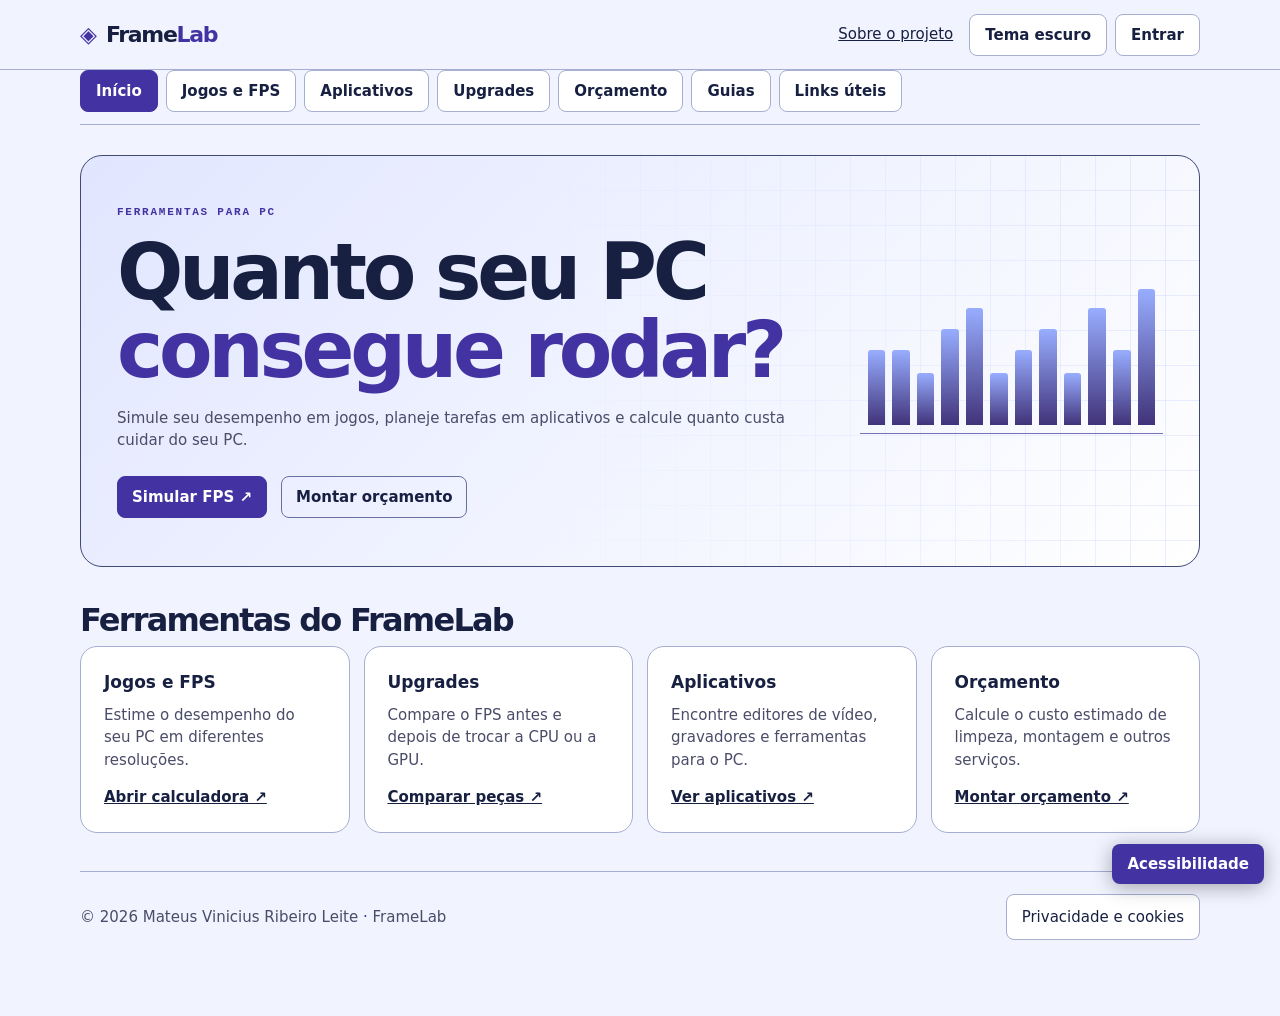
==== app.html @ b707c45a "Adiciona FrameLab, documentação e 13 versões anteriores" ====
<!doctype html>
<html lang="pt-BR">
<head>
<meta charset="utf-8">
<meta name="viewport" content="width=device-width,initial-scale=1">
<meta name="description" content="Estime o FPS do seu PC e compare preços de serviços em Brasília.">
<title>FrameLab — FPS e orçamento para PC</title>
<link rel="stylesheet" href="style.css">
<script src="app.js" defer></script>
<script src="interface.js" defer></script>
<script src="guides.js" defer></script>
</head>
<body>
<header><div class="shell top"><a class="logo" href="#inicio"><span class="mark" aria-hidden="true">◈</span> Frame<span>Lab</span></a><div class="preferences"><a class="about-link" href="index.html">Sobre o projeto</a><button type="button" id="theme-toggle">Tema claro</button><button id="login-open" type="button" aria-haspopup="dialog">Entrar</button><button id="login-out" type="button" hidden>Sair</button></div></div></header>
<main class="shell" id="conteudo">
<div class="tool-tabs" role="tablist" aria-label="Ferramentas do FrameLab">
<button id="tab-inicio" role="tab" aria-controls="inicio" aria-selected="true" type="button">Início</button>
<button id="tab-fps" role="tab" aria-controls="fps" aria-selected="false" tabindex="-1" type="button">Jogos e FPS</button>
<button id="tab-apps" role="tab" aria-controls="apps" aria-selected="false" tabindex="-1" type="button">Aplicativos</button>
<button id="tab-upgrade" role="tab" aria-controls="upgrade" aria-selected="false" tabindex="-1" type="button">Upgrades</button>
<button id="tab-servicos" role="tab" aria-controls="servicos" aria-selected="false" tabindex="-1" type="button">Orçamento</button>
<button id="tab-guias" role="tab" aria-controls="guias" aria-selected="false" tabindex="-1" type="button">Guias</button>
<button id="tab-links" role="tab" aria-controls="links" aria-selected="false" tabindex="-1" type="button">Links úteis</button>
<button id="tab-secreto" role="tab" aria-controls="secreto" aria-selected="false" tabindex="-1" type="button" hidden>Modo Secreto</button>
</div>
<section id="inicio" role="tabpanel" aria-labelledby="tab-inicio" tabindex="0">
<section class="intro"><div><p class="tag">FERRAMENTAS PARA PC</p><h1>Quanto seu PC<br><em>consegue rodar?</em></h1><p>Simule seu desempenho em jogos, planeje tarefas em aplicativos e calcule quanto custa cuidar do seu PC.</p><div class="hero-actions"><a href="#fps">Simular FPS ↗</a><a href="#servicos">Montar orçamento</a></div></div><div class="signal" aria-hidden="true"><i></i><i></i><i></i><i></i><i></i><i></i><i></i><i></i><i></i><i></i><i></i><i></i></div></section>
<p id="login-status" role="status" hidden></p>
<h2>Ferramentas do FrameLab</h2>
<div class="program-cards home-tools">
<article class="panel"><h3>Jogos e FPS</h3><p>Estime o desempenho do seu PC em diferentes resoluções.</p><a href="#fps">Abrir calculadora ↗</a></article>
<article class="panel"><h3>Upgrades</h3><p>Compare o FPS antes e depois de trocar a CPU ou a GPU.</p><a href="#upgrade">Comparar peças ↗</a></article>
<article class="panel"><h3>Aplicativos</h3><p>Encontre editores de vídeo, gravadores e ferramentas para o PC.</p><a href="#apps">Ver aplicativos ↗</a></article>
<article class="panel"><h3>Orçamento</h3><p>Calcule o custo estimado de limpeza, montagem e outros serviços.</p><a href="#servicos">Montar orçamento ↗</a></article>
</div></section>
<section id="fps" role="tabpanel" aria-labelledby="tab-fps" tabindex="0" hidden>
<div class="section-title"><h2 id="fps-title">Calculadora de FPS</h2><p>Escolha as peças, o jogo e os ajustes gráficos.</p></div>
<div class="grid">
<form id="fps-form" class="panel"><h3>Configuração do PC</h3><div class="fields">
<label>Processador<select id="cpu"></select></label>
<label>Placa de vídeo<select id="gpu"></select></label>
<label>Memória RAM<select id="ram"><option>8 GB</option><option>16 GB</option><option selected>32 GB</option><option>64 GB</option></select></label>
<label>Jogo<select id="game"></select></label>
<label>Resolução<select id="resolution"><option>1080p</option><option>1440p</option><option>2160p</option></select></label>
<label>Qualidade gráfica<select id="quality"><option>Baixa</option><option selected>Média</option><option>Alta</option><option>Ultra</option></select></label>
</div><button type="submit">Estimar FPS <span aria-hidden="true">↗</span></button></form>
<div class="panel result" aria-live="polite" id="fps-results"><p class="tag">DESEMPENHO ESTIMADO</p><div class="readout"><strong id="fps-range"></strong><span> FPS</span></div><p id="fps-context"></p><div class="meter" aria-hidden="true"><span id="fps-meter"></span></div><div class="scale" aria-hidden="true"><span>0</span><span>60</span><span>120</span><span>180</span><span>240+</span></div><div class="comparison"><h3>FPS por resolução</h3><div id="resolution-comparison"></div></div><p class="hint">Modelo aproximado para resolução nativa, com ray tracing e geração de quadros desligados. Mapas, atualizações e temperatura podem mudar o resultado.</p></div>
</div></section>
<section id="apps" role="tabpanel" aria-labelledby="tab-apps" tabindex="0" hidden>
<div class="section-title"><h2>Aplicativos para seu PC</h2><p>Escolha pelo que você quer fazer.</p></div>
<div class="program-cards">
<article class="panel"><h3>Editar vídeo</h3><p>Corte, organize e exporte seus vídeos com editores gratuitos.</p><a href="https://shotcut.org/download/">Shotcut ↗</a> · <a href="https://kdenlive.org/download/">Kdenlive ↗</a></article>
<article class="panel"><h3>Gravar gameplay</h3><p>Grave a tela ou faça transmissões ao vivo.</p><a href="https://obsproject.com/download">OBS Studio ↗</a></article>
<article class="panel"><h3>Ver as peças do PC</h3><p>Confira seu processador, placa-mãe e memória RAM.</p><a href="https://www.cpuid.com/softwares/cpu-z.html">CPU-Z ↗</a></article>
</div>
<details class="app-benchmark"><summary>Comparar desempenho em aplicativos</summary>
<div class="grid">
<form class="panel" id="app-form">
<h3>Tempos medidos</h3>
<div class="fields">
<label>Aplicativo<select id="application">
<option value="Renderizar a mesma cena">Blender</option>
<option value="Exportar o mesmo vídeo com o mesmo preset">DaVinci Resolve</option>
<option value="Exportar o mesmo vídeo com o mesmo preset">Adobe Premiere Pro</option>
<option value="Aplicar a mesma ação na mesma imagem">Adobe Photoshop</option>
<option value="Compilar o mesmo projeto">Visual Studio Code</option>
</select></label>
<label>Tempo atual (em segundos)<input id="app-before" type="number" min="0.01" step="any" required placeholder="120"></label>
<label>Tempo na outra configuração (em segundos)<input id="app-after" type="number" min="0.01" step="any" required placeholder="90"></label>
</div>
<button type="submit">Comparar tempos</button>
</form>
<div class="panel result" aria-live="polite">
<p class="tag">COMPARAÇÃO</p>
<h3 id="app-task"></h3>
<p id="app-result">Preencha os dois tempos para calcular a diferença.</p>
<p class="hint">Use o mesmo arquivo e as mesmas configurações do aplicativo nas duas medições.</p>
</div></div></details></section>
<section id="upgrade" role="tabpanel" aria-labelledby="tab-upgrade" tabindex="0" hidden>
<div class="section-title"><h2 id="upgrade-title">Comparador de upgrades</h2><p>Teste uma troca de peça usando o mesmo jogo e os ajustes da calculadora.</p></div>
<div class="grid">
<div class="panel"><h3>Configuração para comparar</h3><div class="fields">
<label>Novo processador<select id="upgrade-cpu"><option value="">Manter o atual</option></select></label>
<label>Nova placa de vídeo<select id="upgrade-gpu"><option value="">Manter a atual</option></select></label>
<label>Taxa do monitor<select id="refresh"><option>60 Hz</option><option>120 Hz</option><option>144 Hz</option><option selected>180 Hz</option><option>240 Hz</option><option>360 Hz</option></select></label>
</div></div>
<div class="panel result" aria-live="polite">
<p class="tag">ANTES E DEPOIS</p>
<dl class="upgrade-stats"><div><dt>Configuração atual</dt><dd id="before-fps"></dd></div><div><dt>Configuração simulada</dt><dd id="after-fps"></dd></div><div><dt>Diferença</dt><dd id="fps-delta"></dd></div></dl>
<p id="monitor-note"></p><p class="hint" id="upgrade-context"></p>
<p class="hint upgrade-hint">A comparação estima FPS. Confira a compatibilidade das peças antes de comprar.</p>
</div></div></section>
<section id="servicos" role="tabpanel" aria-labelledby="tab-servicos" tabindex="0" hidden>
<div class="section-title"><h2 id="services-title">Orçamento de serviços</h2><p>Selecione os serviços para somar os valores de referência de Brasília, DF.</p></div>
<div class="grid"><div class="panel"><h3>Serviços para desktop</h3><div id="services"></div></div><div class="panel result quote"><p class="tag">TOTAL DE REFERÊNCIA</p><div id="quote-total" aria-live="polite">R$ 0</div><p id="quote-count">Selecione um serviço para começar.</p><ul id="quote-items"></ul><button type="button" id="reset-quote" hidden>Limpar seleção</button><p class="hint">Valores consultados em 18/11/2026. Peças, licenças e deslocamento podem ser cobrados à parte. O valor final depende do prestador.</p><p class="sources"><a href="https://loqal.com.br/servicos/computador-desktop/df/brasilia">Loqal Brasília</a><a href="https://www.ciainfor.com.br/">Cia da Informática</a></p></div></div>
</section>
<section id="guias" role="tabpanel" aria-labelledby="tab-guias" tabindex="0" hidden>
<div class="section-title"><h2>Guia do FrameLab</h2><p>Entenda o que cada ferramenta mostra e como usar os resultados.</p></div>
<div class="panel" aria-label="Carrossel de guias">
<div aria-live="polite">
<article class="guide-slide"><img src="guia-fps.webp" alt="Monitor com jogo de corrida em uma mesa com PC gamer"><div><h3>FPS e taxa do monitor</h3><p>FPS é o número de quadros que o PC gera por segundo. Hz é a frequência com que o monitor atualiza a imagem. Compare resoluções usando o mesmo jogo e preset. A faixa exibida é uma estimativa.</p></div></article>
<article class="guide-slide" hidden><img src="guia-upgrade.webp" alt="Placa de vídeo e processador em uma bancada"><div><h3>Upgrades e testes de aplicativos</h3><p>Simule uma troca de CPU ou GPU mantendo o mesmo jogo e preset. Para comparar aplicativos, execute a mesma tarefa nas duas máquinas, com o mesmo arquivo e os mesmos ajustes. Na aba Aplicativos, informe os dois tempos medidos.</p></div></article>
<article class="guide-slide" hidden><img src="guia-servicos.webp" alt="Técnico limpando um gabinete aberto com pincel"><div><h3>Orçamento de serviços</h3><p>Marque os serviços que você precisa para ver o total estimado. Os valores de Brasília têm data e fonte na aba Orçamento. Confirme com o técnico se peças, licenças e deslocamento entram no preço.</p></div></article>
</div>
<div class="carousel-controls"><button type="button" id="guide-prev">← Anterior</button><span id="guide-counter" aria-live="polite">1 de 3</span><button type="button" id="guide-next">Próximo →</button></div>
</div></section>
<section id="links" role="tabpanel" aria-labelledby="tab-links" tabindex="0" hidden>
<div class="section-title"><h2>Links úteis</h2><p>Encontre programas nas páginas oficiais e guarde seus próprios atalhos.</p></div>
<div class="grid">
<div class="panel"><h3>Downloads oficiais</h3><ul class="program-links">
<li><a href="https://www.cpuid.com/softwares/cpu-z.html">CPU-Z ↗</a><span>Identificar processador, placa-mãe e memória RAM</span></li>
<li><a href="https://shotcut.org/download/">Shotcut ↗</a><span>Editor de vídeo gratuito</span></li>
<li><a href="https://kdenlive.org/download/">Kdenlive ↗</a><span>Editor de vídeo gratuito</span></li>
<li><a href="https://obsproject.com/download">OBS Studio ↗</a><span>Gravação de tela e transmissões</span></li>
</ul></div>
<div class="panel"><h3>Meus links</h3><p class="hint">Os links que você adicionar ficam neste navegador.</p>
<form id="link-form" class="link-form"><label>Nome<input name="title" maxlength="80" required></label><label>Endereço HTTPS<input name="url" type="url" placeholder="https://exemplo.com" maxlength="2048" required></label><button type="submit">Adicionar link</button></form>
<p id="link-status" role="status" class="hint"></p><ul id="saved-links" class="program-links"></ul>
</div></div></section>
<section id="secreto" role="tabpanel" aria-labelledby="tab-secreto" tabindex="0" hidden>
<div class="section-title"><p class="tag">CÓDIGO ATIVADO</p><h2>Modo Secreto</h2><p>Jogos e ferramentas grátis com download nos sites oficiais.</p></div>
<div class="program-cards">
<article class="panel"><h3>SuperTuxKart</h3><p>Corrida de kart de código aberto.</p><a href="https://supertuxkart.net/Download">Download oficial ↗</a></article>
<article class="panel"><h3>0 A.D.</h3><p>Estratégia em tempo real inspirada na Antiguidade.</p><a href="https://play0ad.com/download/">Download oficial ↗</a></article>
<article class="panel"><h3>Kdenlive</h3><p>Editor de vídeo gratuito e de código aberto.</p><a href="https://kdenlive.org/download/">Download oficial ↗</a></article>
</div></section>
<footer class="site-footer">
<p>© 2026 Mateus Vinicius Ribeiro Leite <span>·</span> <button class="secret-entry" id="secret-trigger" type="button" aria-label="FrameLab: inserir código secreto" aria-haspopup="dialog">FrameLab</button></p>
<button type="button" id="privacy-toggle" aria-haspopup="dialog" aria-controls="privacy-panel">Privacidade e cookies</button>
</footer>
</main>
<button type="button" id="a11y-toggle" aria-haspopup="dialog" aria-controls="a11y-panel" aria-expanded="false">Acessibilidade</button>
<dialog id="a11y-panel" class="panel" aria-labelledby="a11y-title">
<div class="a11y-heading"><h2 id="a11y-title">Acessibilidade</h2><form method="dialog"><button aria-label="Fechar acessibilidade" autofocus>×</button></form></div>
<div class="a11y-options">
<label><input type="checkbox" id="larger-text"> Texto maior</label>
<label><input type="checkbox" id="high-contrast"> Alto contraste</label>
<label><input type="checkbox" id="reduce-motion"> Reduzir movimento</label>
<label><input type="checkbox" id="more-spacing"> Espaçar texto</label>
<label><input type="checkbox" id="underline-links"> Sublinhar links</label>
<label><input type="checkbox" id="mark-focus"> Destacar foco</label>
<label>Cor da página<select id="page-color"><option value="normal">Padrão</option><option value="low">Saturação baixa</option><option value="mono">Monocromática</option></select></label>
</div>
<div class="a11y-actions"><button type="button" id="read-tab">Ouvir aba atual</button><button type="button" id="a11y-reset">Restaurar ajustes</button></div>
<p id="a11y-status" class="hint" role="status"></p>
</dialog>
<dialog id="privacy-panel" class="panel" aria-labelledby="privacy-title">
<div class="a11y-heading"><h2 id="privacy-title">Privacidade e cookies</h2><form method="dialog"><button aria-label="Fechar aviso de privacidade" autofocus>×</button></form></div>
<p>O código do FrameLab usa o armazenamento local do navegador para guardar o tema, as opções de acessibilidade e os links que você adicionar. Esses dados ficam neste navegador e o código do FrameLab não os envia a um servidor.</p>
<p>O código do FrameLab não instala cookies de publicidade nem usa ferramentas de análise de visitas. A plataforma de hospedagem pode usar cookies próprios para funções como login e segurança. Os sites abertos em Links úteis seguem suas próprias políticas. O login demonstrativo valida os campos no navegador. O e-mail e a senha digitados não são enviados nem armazenados.</p>
<details>
<summary>Apagar dados locais do FrameLab</summary>
<p>Isso remove os links adicionados e restaura as preferências de tema e acessibilidade neste navegador.</p>
<button type="button" id="privacy-clear">Confirmar exclusão dos dados locais</button>
</details>
<p class="hint" id="privacy-status" role="status"></p>
</dialog>
<script src="privacy.js" defer></script>
<dialog id="secret-dialog" class="panel" aria-labelledby="secret-title">
<div class="a11y-heading"><h2 id="secret-title">Terminal FrameLab</h2><form method="dialog"><button aria-label="Fechar terminal">×</button></form></div>
<form id="secret-form" class="link-form">
<label>Código<input id="secret-code" type="text" maxlength="16" autocomplete="off" required autofocus></label>
<button type="submit">Ativar</button>
<p role="status" id="secret-status"></p>
</form></dialog>
<dialog id="terminal-intro" class="panel" aria-labelledby="terminal-intro-title">
<div class="terminal-screen">
<h2 id="terminal-intro-title">Modo Secreto</h2>
<ol class="terminal-log" aria-hidden="true">
<li>&gt; Comando CRACK recebido</li>
<li>&gt; Interrompendo a interface do FrameLab...</li>
<li>&gt; Redirecionando para o terminal...</li>
<li>&gt; Carregando arquivos ocultos...</li>
<li><strong>&gt; ACESSO LIBERADO</strong></li>
</ol>
<div class="terminal-progress" aria-hidden="true"></div>
<form method="dialog"><button type="submit" autofocus>Pular animação</button></form>
</div>
</dialog>
<script src="secret.js" defer></script>
<dialog id="login-dialog" class="panel" aria-labelledby="login-title">
<div class="a11y-heading"><h2 id="login-title">Entrar no FrameLab</h2><form method="dialog"><button aria-label="Fechar login">×</button></form></div>
<p class="hint">Login demonstrativo. Use um e-mail de exemplo e uma senha fictícia com pelo menos 6 caracteres.</p>
<form id="login-form" class="link-form">
<label>E-mail<input id="login-email" type="email" placeholder="aluno@exemplo.com" autocomplete="off" required autofocus></label>
<label>Senha<input id="login-password" type="password" minlength="6" autocomplete="off" required></label>
<button id="login-visibility" type="button" aria-pressed="false">Mostrar senha</button>
<button type="submit">Entrar na demonstração</button>
</form></dialog>
<script src="login.js" defer></script>
</body></html>
---- style.css ----
:root{color-scheme:dark;--bg:#0d1020;--panel:#171b31;--border:#383d62;--text:#f4f5ff;--muted:#b6bfdc;--accent:#a9bbff}
*{box-sizing:border-box}html{scroll-behavior:smooth}body{margin:0;background:var(--bg);color:var(--text);font:15px/1.5 system-ui,sans-serif}.shell{width:min(1120px,calc(100% - 48px));margin:auto}header{border-bottom:1px solid var(--border)}.top{min-height:69px;display:flex;align-items:center;justify-content:space-between;gap:16px}.logo{font-size:22px;font-weight:800;letter-spacing:-.06em;text-decoration:none}.logo span,.tag,em,.readout strong,#quote-total{color:var(--accent)}.mark{margin-right:4px}nav,.sources{display:flex;gap:20px;flex-wrap:wrap}a{color:inherit}nav a{color:var(--muted);text-decoration:none}nav a:hover,.sources a:hover{color:var(--accent)}.intro{position:relative;overflow:hidden;display:flex;justify-content:space-between;align-items:center;gap:24px;padding:48px 36px;margin:30px 0 36px;border:1px solid #414975;border-radius:22px;background:radial-gradient(ellipse at right,#29275e,#161b37 70%)}.tag{font:700 11px/1.5 ui-monospace,monospace;letter-spacing:.16em;margin:0 0 12px}h1,h2,h3,p{margin-top:0}h1,h2{letter-spacing:-.055em}h1{font-size:clamp(40px,7vw,78px);line-height:1;margin-bottom:18px}em{font-style:normal}.intro p:last-child,.section-title p{color:var(--muted);margin:0}.signal{height:108px;min-width:230px;display:flex;gap:7px;align-items:end;border-bottom:1px solid #7671b5;padding:0 8px 8px}.signal i{flex:1;height:var(--h,55%);border-radius:3px 3px 0 0;background:linear-gradient(#98adff,#41337a)}.signal i:nth-child(3n){--h:38%}.signal i:nth-child(4n){--h:70%}.signal i:nth-child(5n){--h:86%}.signal i:last-child{--h:100%}section[id]{scroll-margin-top:20px;margin-bottom:38px}h2{font-size:32px;line-height:1.1;margin-bottom:8px}.section-title{margin-bottom:16px}.grid{display:grid;grid-template-columns:1.3fr 1fr;gap:16px}.panel{border:1px solid var(--border);background:var(--panel);border-radius:17px;padding:23px;min-width:0}h3{font-size:17px;margin-bottom:18px}.fields{display:grid;grid-template-columns:1fr 1fr;gap:14px}label{font-weight:600}select{width:100%;display:block;margin-top:6px;border:1px solid #4b527b;background:#10142a;color:var(--text);padding:9px;border-radius:8px;font:inherit}button{margin-top:19px;border:0;border-radius:8px;background:var(--accent);color:#101533;font:700 15px system-ui;cursor:pointer;padding:11px 15px;width:100%;display:flex;justify-content:space-between}button:hover{background:#c9c4ff}:focus-visible{outline:2px solid var(--accent);outline-offset:3px}.result{background:linear-gradient(135deg,#20234a,var(--panel) 75%)}.readout strong,#quote-total{font-size:clamp(31px,4.5vw,63px);font-weight:800;line-height:1.15;letter-spacing:-.07em}.readout span{font-weight:700;color:var(--muted)}#fps-context,#quote-count{color:var(--muted);margin:10px 0 18px}.meter{height:9px;border-radius:20px;background:#32385e;overflow:hidden}.meter span{display:block;height:100%;background:var(--accent);border-radius:inherit}.scale{display:flex;justify-content:space-between;color:var(--muted);font:12px ui-monospace,monospace;margin:8px 0 19px}.hint{color:var(--muted);font-size:13px;margin:0}.service{display:grid;grid-template-columns:auto 1fr auto;align-items:center;gap:10px;padding:12px 0;border-top:1px solid var(--border);cursor:pointer}.service input{accent-color:var(--accent);width:17px;height:17px}.service small{color:var(--muted);font-weight:500;text-align:right}.sources{margin:14px 0 0;font-size:13px}footer{border-top:1px solid var(--border);padding:22px 0;color:var(--muted)}footer span{color:var(--accent)}
@media(max-width:760px){.grid{grid-template-columns:1fr}.signal{display:none}.intro{padding:28px 20px}.shell{width:calc(100% - 30px)}}@media(max-width:360px){.fields{grid-template-columns:1fr}nav{gap:6px}.panel{padding:15px}}

.intro{min-height:310px;background:radial-gradient(ellipse at 92% 95%,#43347e,transparent 62%),linear-gradient(120deg,#161b37,#201b43);isolation:isolate}
.intro::before{content:"";position:absolute;inset:0;z-index:-1;background:linear-gradient(90deg,transparent 97%,#9badff35 97%),linear-gradient(transparent 97%,#9badff35 97%);background-size:35px 35px;mask-image:linear-gradient(90deg,transparent 38%,black)}
.intro>div>p:not(.tag){color:var(--muted)}
.hero-actions{display:flex;align-items:center;gap:10px 14px;flex-wrap:wrap;margin-top:24px}
.hero-actions a{border:1px solid #6870a3;border-radius:8px;padding:9px 14px;font-weight:700;text-decoration:none}
.hero-actions a:first-child{background:var(--accent);border-color:var(--accent);color:#101533}
.hero-actions a:hover{filter:brightness(1.17)}
.signal{min-width:29%;height:145px}
.comparison{border-top:1px solid var(--border);padding-top:13px;margin:0 0 16px}
.comparison h3{font-size:14px;margin:0 0 8px}
#resolution-comparison>div{display:grid;grid-template-columns:55px 1fr 66px;gap:10px;align-items:center;min-height:25px;font-size:12px;font-variant-numeric:tabular-nums}
#resolution-comparison strong{text-align:right}
meter{width:100%;height:13px;accent-color:var(--accent)}
meter::-webkit-meter-optimum-value{background:var(--accent)}
meter::-moz-meter-bar{background:var(--accent)}
#quote-items{padding-left:17px;font-size:13px}
#quote-items:empty{display:none}
#reset-quote{width:auto;background:transparent;color:var(--accent);border:1px solid #6870a3;margin:0 0 15px}
button[hidden]{display:none}
.service:has(input:checked){color:var(--accent)}
@media(prefers-reduced-motion:reduce){html{scroll-behavior:auto}}
.upgrade-stats{display:grid;gap:12px;margin:0 0 15px}
.upgrade-stats div{display:flex;justify-content:space-between;align-items:baseline;gap:8px 16px;flex-wrap:wrap;padding-bottom:8px;border-bottom:1px solid var(--border)}
.upgrade-stats dt{color:var(--muted)}
.upgrade-stats dd{margin:0;color:var(--accent);font-weight:750}
.upgrade-hint{margin-top:8px}
@media(max-width:530px){.top{flex-wrap:wrap;padding:12px 0}nav{gap:8px 14px}}

[hidden]{display:none!important}
.preferences,.tool-tabs{display:flex;flex-wrap:wrap;gap:8px}
.preferences button,.tool-tabs button{width:auto;margin:0;border:1px solid var(--border);background:var(--panel);color:var(--text);font-size:inherit}
.tool-tabs{padding:0 0 12px;border-bottom:1px solid var(--border);margin-bottom:24px}
.tool-tabs button[aria-selected="true"]{background:var(--accent);border-color:var(--accent);color:var(--on-accent,#101533)}
.preferences button:hover,.tool-tabs button:hover{outline:1px solid var(--accent)}
#a11y-panel{margin-top:18px}
#a11y-panel h2{font-size:1.25em}
#a11y-panel label{display:inline-flex;align-items:center;gap:8px;margin:5px 18px 5px 0}
#a11y-panel input{accent-color:var(--accent)}
#app-form input{width:100%;margin-top:6px;padding:9px;border:1px solid var(--border);border-radius:8px;background:var(--bg);color:var(--text);font:inherit}
#app-result{font-weight:700;color:var(--accent)}
:root[data-theme="light"]{color-scheme:light;--bg:#f1f3ff;--panel:#fff;--border:#a6afd1;--text:#172041;--muted:#4a4c68;--accent:#4332a1;--on-accent:#fff}
[data-theme="light"] .intro,[data-theme="light"] .result{background:linear-gradient(135deg,#e1e6ff,var(--panel))}
[data-theme="light"] select{background:var(--panel);border-color:var(--border)}
[data-theme="light"] button[type="submit"],[data-theme="light"] .hero-actions a:first-child{background:var(--accent);color:var(--on-accent)}
:root.high-contrast{--bg:#000;--panel:#000;--border:#fff;--text:#fff;--muted:#fff;--accent:#ffef64;--on-accent:#000;color-scheme:dark}
.high-contrast .intro,.high-contrast .result,.high-contrast select{background:var(--panel)}
.high-contrast .intro::before{display:none}
.high-contrast :is(button[type="submit"],.hero-actions a:first-child){background:var(--accent);color:var(--on-accent)}
.larger-text body{font-size:19px}
.larger-text :is(.hint,.tag,.sources,.service small,#resolution-comparison>div,.scale,button){font-size:inherit}
.reduce-motion{scroll-behavior:auto}
.reduce-motion *, .reduce-motion *::before,.reduce-motion *::after{animation:none!important;transition:none!important}

#a11y-toggle{position:fixed;z-index:5;right:16px;bottom:16px;margin:0;width:auto;box-shadow:0 3px 20px #0005;background:var(--accent);color:var(--on-accent,#101533)}
#a11y-panel{position:fixed;inset:auto 16px 16px auto;margin:0;width:min(430px,calc(100% - 32px));max-height:calc(100% - 32px);overflow:auto;color:var(--text);box-shadow:0 12px 40px #0008}
#a11y-panel::backdrop{background:#0007}
.a11y-heading{display:flex;align-items:center;justify-content:space-between;gap:12px;margin-bottom:16px}
.a11y-heading h2{margin:0}
.a11y-heading button,.a11y-actions button{margin:0;width:auto;background:var(--bg);color:var(--text);border:1px solid var(--border)}
.a11y-options{display:grid;grid-template-columns:repeat(auto-fit,minmax(138px,1fr));gap:8px}
#a11y-panel .a11y-options label{margin:0;padding:10px;border:1px solid var(--border);border-radius:8px}
#a11y-panel .a11y-options label:last-child{display:block;grid-column:1/-1}
.a11y-actions{display:flex;gap:8px;flex-wrap:wrap;margin-top:16px}
#a11y-status:not(:empty){margin-top:10px}
body[data-page-color="low"] :is(header,main){filter:saturate(.45)}
body[data-page-color="mono"] :is(header,main){filter:grayscale(1)}
.more-spacing body{letter-spacing:.035em;line-height:1.8}
.underline-links a{text-decoration:underline;text-underline-offset:.2em}
.mark-focus :focus-visible{outline:4px solid var(--accent);outline-offset:4px}
footer{padding-bottom:76px}
.guide-slide{display:grid;grid-template-columns:minmax(0,1fr) minmax(0,1fr);gap:22px;align-items:center}
.guide-slide img{width:100%;aspect-ratio:16/10;object-fit:cover;border-radius:12px}
.guide-slide p{margin:0;color:var(--muted)}
.carousel-controls{display:flex;align-items:center;justify-content:space-between;flex-wrap:wrap;gap:8px;margin-top:16px}
.carousel-controls button,.program-links button{width:auto;margin:0;background:var(--panel);color:var(--text);border:1px solid var(--border)}
.program-links{padding:0;margin:14px 0 0;list-style:none}
.program-links li{display:flex;align-items:baseline;justify-content:space-between;gap:8px;flex-wrap:wrap;padding:10px 0;border-top:1px solid var(--border);overflow-wrap:anywhere}
.program-links a{font-weight:700}
.program-links span{color:var(--muted)}
.link-form label{display:block;margin-top:10px}
.link-form input{display:block;width:100%;margin-top:4px;padding:9px;border-radius:8px;border:1px solid var(--border);background:var(--bg);color:var(--text);font:inherit}
#link-status:not(:empty){margin-top:10px}
@media(max-width:620px){.guide-slide{grid-template-columns:1fr}}

@media (hover:hover) and (pointer:fine) and (forced-colors:none){
  :root:not(.high-contrast) body{cursor:url("cursor-framelab.png") 3 2,auto}
  :root:not(.high-contrast) :is(a,button,select,summary,.service,input[type="checkbox"],#a11y-panel label:has(input)):not(:disabled){cursor:url("cursor-acao.png") 12 12,pointer}
  :root:not(.high-contrast) input:is([type="text"],[type="number"],[type="url"],:not([type])){cursor:text}
  :root:not(.high-contrast) :disabled{cursor:not-allowed}
}

.site-footer{display:flex;align-items:center;justify-content:space-between;flex-wrap:wrap;gap:12px}
.site-footer p{margin:0}
.site-footer button{width:auto;margin:0;background:var(--panel);border:1px solid var(--border);color:var(--text);font:inherit}
#privacy-panel{width:min(530px,calc(100% - 32px));max-height:calc(100% - 32px);color:var(--text);overflow:auto}
#privacy-panel::backdrop{background:#0007}
#privacy-panel details{border-top:1px solid var(--border);padding-top:12px}
#privacy-panel details p{margin:10px 0}
#privacy-panel summary{font-weight:700;cursor:pointer}
#privacy-clear{margin:0;background:var(--accent);color:var(--on-accent,#101533)}
#privacy-status:empty{display:none}
.program-cards{display:grid;grid-template-columns:repeat(auto-fit,minmax(min(220px,100%),1fr));gap:14px}
.program-cards h3{margin-bottom:8px}
.program-cards p{color:var(--muted)}
.program-cards a{font-weight:700}
.app-benchmark{margin-top:20px}
.app-benchmark summary{font-weight:700;margin-bottom:12px;cursor:pointer}
.site-footer .secret-entry{display:inline;padding:0;border:none;background:none;color:inherit}
#secret-dialog{width:min(440px,calc(100% - 32px));max-height:calc(100% - 32px);overflow:auto;color:var(--text)}
#secret-dialog::backdrop{background:#0007}
#secret-status{margin:10px 0 0}
#secret-status:empty{display:none}

:root.terminal-mode:not(.high-contrast){
  color-scheme:dark;
  --bg:#050806;
  --panel:#0a110d;
  --border:#28553c;
  --text:#d8ffdf;
  --muted:#a5c9ae;
  --accent:#65ff99;
  --on-accent:#061209;
}
.terminal-mode body{font-family:ui-monospace,Consolas,monospace}
.terminal-mode:not(.high-contrast) .intro{
  background:radial-gradient(ellipse at right,#123923,transparent 70%),#080e0a;
  border-color:var(--border);
}
.terminal-mode:not(.high-contrast) .intro::before{
  background:linear-gradient(90deg,transparent 97%,#65ff9929 97%),linear-gradient(transparent 97%,#65ff9929 97%);
  background-size:30px 30px;
}
.terminal-mode:not(.high-contrast) .signal i{background:linear-gradient(var(--accent),#10351e)}
.terminal-mode:not(.high-contrast) .signal{border-color:var(--border)}
.terminal-mode:not(.high-contrast) .hero-actions a:first-child{background:var(--accent);color:var(--on-accent)}
.terminal-mode #secreto .panel{border-inline-start:3px solid var(--accent)}
.terminal-mode #secreto .tag::before{content:"> ";white-space:pre}

#terminal-intro{
  position:fixed;inset:0;margin:0;width:100%;height:100%;
  max-width:none;max-height:none;padding:0;border:0;border-radius:0;
  background:#000;color:#9fffb5;font-family:ui-monospace,Consolas,monospace;
}
#terminal-intro::backdrop{background:#000}
#terminal-intro[open]{display:grid;place-items:center}
.terminal-screen{
  position:relative;width:min(690px,100%);padding:clamp(20px,6vw,54px);
  animation:terminal-appear 330ms .3s both;
}
.terminal-screen::before{
  content:"";position:absolute;inset:0;background:repeating-linear-gradient(0deg,transparent 0 4px,#70ff9910 5px 6px);
  pointer-events:none;
}
#terminal-intro h2{color:#cbffda;letter-spacing:.13em;text-transform:uppercase;font-size:clamp(18px,4vw,28px)}
.terminal-log{list-style:none;margin:22px 0;padding:0;display:grid;gap:9px}
.terminal-log li{animation:terminal-appear 180ms both;animation-delay:var(--delay,.65s)}
.terminal-log li:nth-child(2){--delay:1.15s}
.terminal-log li:nth-child(3){--delay:1.65s}
.terminal-log li:nth-child(4){--delay:2.15s}
.terminal-log li:nth-child(5){--delay:3.15s;color:#d0ffdf;font-size:1.2em}
.terminal-progress{height:5px;background:#1a3220;margin-bottom:22px}
.terminal-progress::before{content:"";display:block;height:100%;background:#7bffa8;transform-origin:left;animation:terminal-progress 2.5s .65s both}
#terminal-intro button{width:auto;margin:0;background:#000;color:#cbffda;border:1px solid #438b58}
@keyframes terminal-appear{from{opacity:0;transform:translateY(5px)}to{opacity:1;transform:none}}
@keyframes terminal-progress{from{transform:scaleX(0)}to{transform:scaleX(1)}}
@media(prefers-reduced-motion:reduce){.terminal-screen,.terminal-log li,.terminal-progress::before{animation:none}}

#login-dialog{width:min(460px,calc(100% - 32px));max-height:calc(100% - 32px);overflow:auto;color:var(--text)}
#login-dialog::backdrop{background:#0008}
#login-visibility{width:auto;background:var(--panel);color:var(--text);border:1px solid var(--border)}
#login-status{padding:10px 14px;border:1px solid var(--border);border-radius:10px;color:var(--accent)}

.presentation-hero{display:grid;grid-template-columns:1.2fr 1fr;align-items:center;gap:clamp(22px,5vw,70px);padding:clamp(20px,5vw,58px);margin:30px 0 38px;border:1px solid var(--border);border-radius:22px;background:linear-gradient(135deg,#26224e,var(--panel))}
.presentation-hero h1{font-size:clamp(42px,6vw,76px)}
.presentation-hero p:not(.tag),.presentation-note{color:var(--muted)}
.presentation-hero img{display:block;width:100%;aspect-ratio:4/3;object-fit:cover;border-radius:13px}
.presentation-cta{display:inline-flex;gap:14px;margin-top:12px;padding:11px 16px;border-radius:8px;background:var(--accent);color:#101533;font-weight:750;text-decoration:none}
.presentation-details{margin-bottom:28px}
.presentation-note{margin:16px 0 0}
.about-link{align-self:center;padding:6px 8px;color:var(--text)}
@media(max-width:720px){.presentation-hero{grid-template-columns:1fr}.presentation-hero img{aspect-ratio:16/9}}
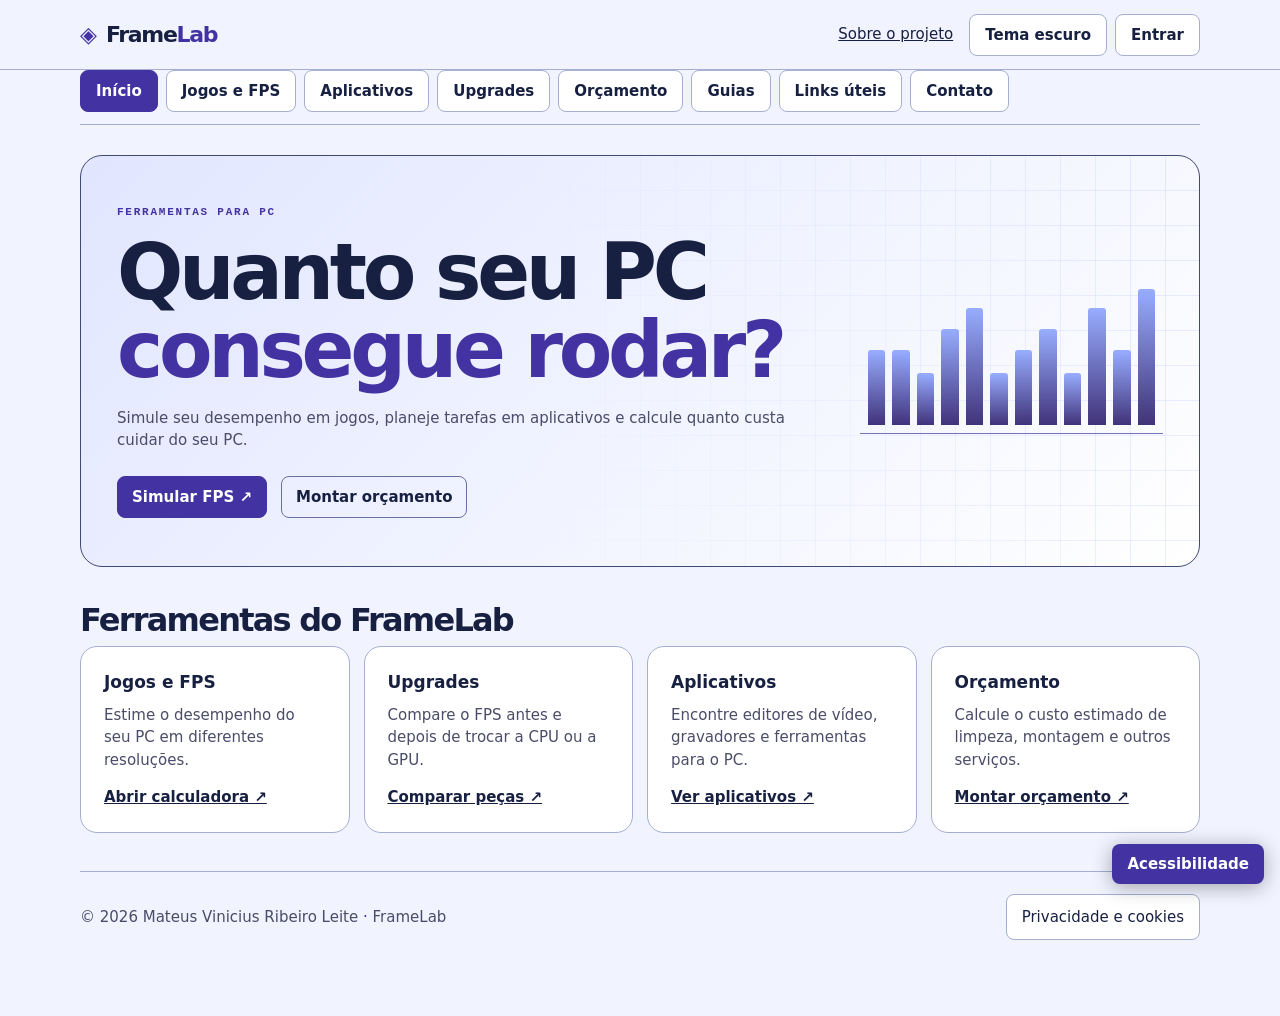
==== commit 656455e2: "Adiciona pesquisa de aplicativos e formulário de contato" ====
--- a/app.html
+++ b/app.html
@@ -9,6 +9,7 @@
 <script src="app.js" defer></script>
 <script src="interface.js" defer></script>
 <script src="guides.js" defer></script>
+<script src="contact-search.js" defer></script>
 </head>
 <body>
 <header><div class="shell top"><a class="logo" href="#inicio"><span class="mark" aria-hidden="true">◈</span> Frame<span>Lab</span></a><div class="preferences"><a class="about-link" href="index.html">Sobre o projeto</a><button type="button" id="theme-toggle">Tema claro</button><button id="login-open" type="button" aria-haspopup="dialog">Entrar</button><button id="login-out" type="button" hidden>Sair</button></div></div></header>
@@ -21,6 +22,7 @@
 <button id="tab-servicos" role="tab" aria-controls="servicos" aria-selected="false" tabindex="-1" type="button">Orçamento</button>
 <button id="tab-guias" role="tab" aria-controls="guias" aria-selected="false" tabindex="-1" type="button">Guias</button>
 <button id="tab-links" role="tab" aria-controls="links" aria-selected="false" tabindex="-1" type="button">Links úteis</button>
+<button id="tab-contato" role="tab" aria-controls="contato" aria-selected="false" tabindex="-1" type="button">Contato</button>
 <button id="tab-secreto" role="tab" aria-controls="secreto" aria-selected="false" tabindex="-1" type="button" hidden>Modo Secreto</button>
 </div>
 <section id="inicio" role="tabpanel" aria-labelledby="tab-inicio" tabindex="0">
@@ -48,7 +50,11 @@
 </div></section>
 <section id="apps" role="tabpanel" aria-labelledby="tab-apps" tabindex="0" hidden>
 <div class="section-title"><h2>Aplicativos para seu PC</h2><p>Escolha pelo que você quer fazer.</p></div>
-<div class="program-cards">
+<form id="app-search" class="link-form panel">
+<label>Pesquisar aplicativos<input id="app-query" type="search" placeholder="Ex.: edição de vídeo, OBS ou CPU-Z"></label>
+<p id="app-search-count" role="status" class="hint"></p>
+</form>
+<div class="program-cards" id="app-catalog">
 <article class="panel"><h3>Editar vídeo</h3><p>Corte, organize e exporte seus vídeos com editores gratuitos.</p><a href="https://shotcut.org/download/">Shotcut ↗</a> · <a href="https://kdenlive.org/download/">Kdenlive ↗</a></article>
 <article class="panel"><h3>Gravar gameplay</h3><p>Grave a tela ou faça transmissões ao vivo.</p><a href="https://obsproject.com/download">OBS Studio ↗</a></article>
 <article class="panel"><h3>Ver as peças do PC</h3><p>Confira seu processador, placa-mãe e memória RAM.</p><a href="https://www.cpuid.com/softwares/cpu-z.html">CPU-Z ↗</a></article>
@@ -117,6 +123,24 @@
 <form id="link-form" class="link-form"><label>Nome<input name="title" maxlength="80" required></label><label>Endereço HTTPS<input name="url" type="url" placeholder="https://exemplo.com" maxlength="2048" required></label><button type="submit">Adicionar link</button></form>
 <p id="link-status" role="status" class="hint"></p><ul id="saved-links" class="program-links"></ul>
 </div></div></section>
+<section id="contato" role="tabpanel" aria-labelledby="tab-contato" tabindex="0" hidden>
+<div class="section-title"><h2>Contato</h2><p>Prepare uma mensagem sobre o FrameLab.</p></div>
+<div class="grid">
+<form id="contact-form" class="panel link-form">
+<label>Nome<input name="name" autocomplete="name" maxlength="80" required></label>
+<label>E-mail<input name="email" type="email" autocomplete="email" maxlength="254" required></label>
+<label>Assunto<input name="subject" maxlength="100" required></label>
+<label>Mensagem<textarea name="message" rows="5" maxlength="2000" required></textarea></label>
+<button type="submit">Preparar mensagem</button>
+</form>
+<div class="panel">
+<h3>Prévia da mensagem</h3>
+<p class="hint">O formulário é demonstrativo. A mensagem pode ser baixada como texto e não é enviada pelo site.</p>
+<p id="contact-status" role="status"></p>
+<pre id="contact-preview" hidden></pre>
+<button id="contact-download" type="button" hidden>Baixar mensagem</button>
+</div>
+</div></section>
 <section id="secreto" role="tabpanel" aria-labelledby="tab-secreto" tabindex="0" hidden>
 <div class="section-title"><p class="tag">CÓDIGO ATIVADO</p><h2>Modo Secreto</h2><p>Jogos e ferramentas grátis com download nos sites oficiais.</p></div>
 <div class="program-cards">
--- a/style.css
+++ b/style.css
@@ -183,3 +183,9 @@
 .presentation-note{margin:16px 0 0}
 .about-link{align-self:center;padding:6px 8px;color:var(--text)}
 @media(max-width:720px){.presentation-hero{grid-template-columns:1fr}.presentation-hero img{aspect-ratio:16/9}}
+
+#app-search{margin-bottom:16px}
+#app-search label{margin-top:0}
+#app-search-count{margin-top:8px}
+#contact-form textarea{display:block;width:100%;margin-top:4px;padding:9px;border:1px solid var(--border);border-radius:8px;background:var(--bg);color:var(--text);font:inherit;resize:vertical}
+#contact-preview{white-space:pre-wrap;overflow-wrap:anywhere;border-top:1px solid var(--border);padding-top:12px}
